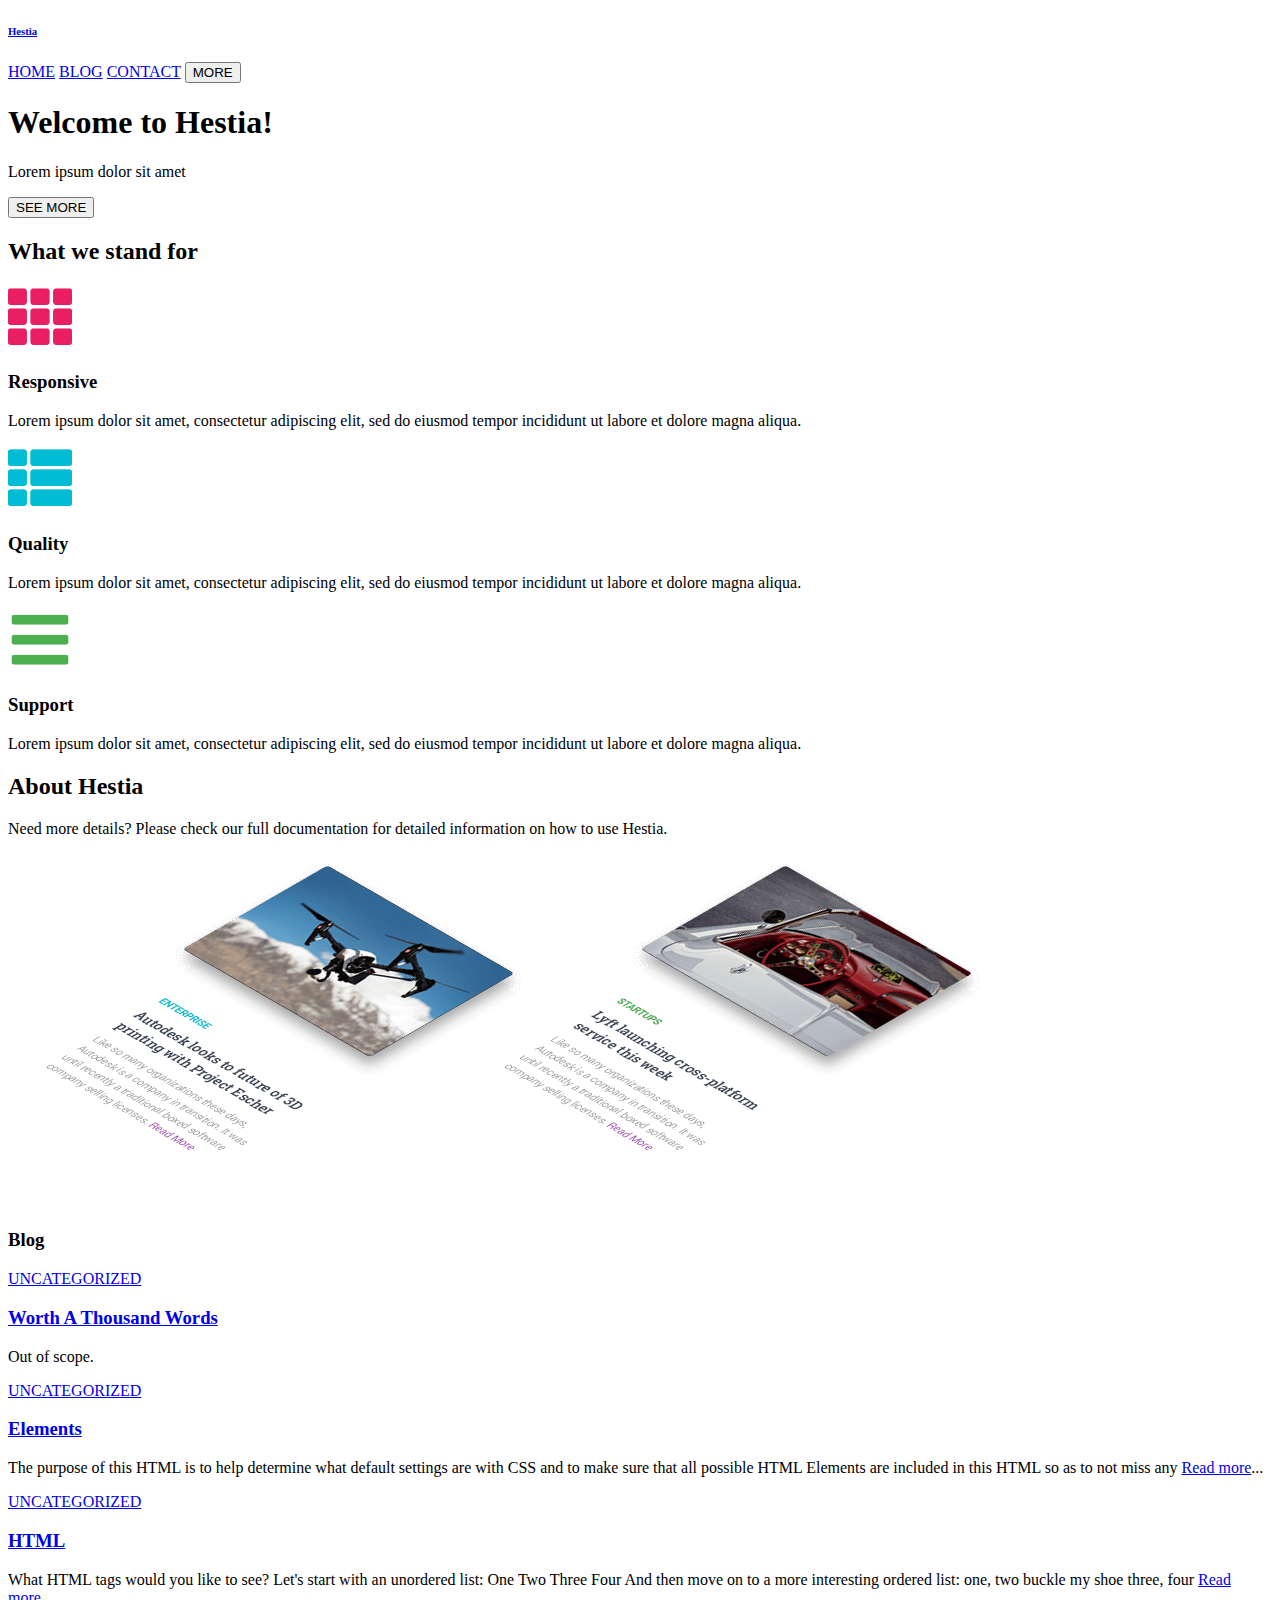
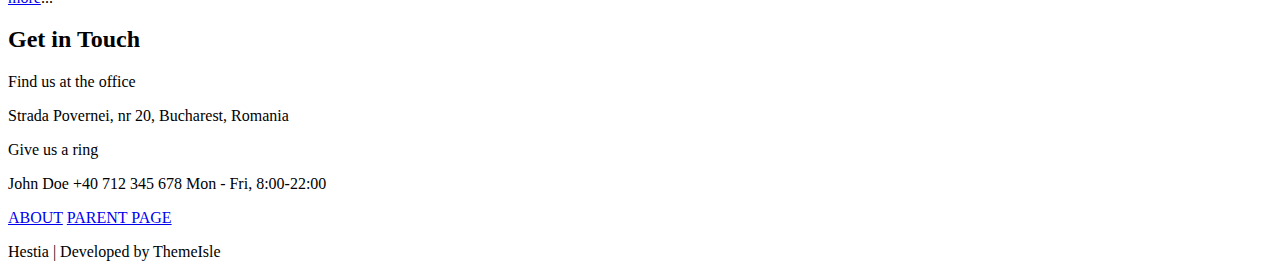
==== index.html @ 3af06d01 "got the html down for now" ====
<!DOCTYPE html>
<html lang="en">
<head>
    <meta charset="UTF-8">
    <meta name="viewport" content="width=device-width, initial-scale=1.0">
    <title>Home | Hestia</title>
    <link
      rel="stylesheet"
      href="https://cdnjs.cloudflare.com/ajax/libs/font-awesome/6.3.0/css/all.min.css"
      integrity="sha512-SzlrxWUlpfuzQ+pcUCosxcglQRNAq/DZjVsC0lE40xsADsfeQoEypE+enwcOiGjk/bSuGGKHEyjSoQ1zVisanQ=="
      crossorigin="anonymous"
      referrerpolicy="no-referrer"
    />


</head>
<body>
    <header>
        <nav>
            <a href="./index.html"><h6>Hestia</h6></a>
            <div class="nav-links">
                <a href="./index.html">HOME</a>
                <a href="./pages/blog.html">BLOG</a>
                <a href="./pages/contact.html">CONTACT</a>
                <a href="#mission"><button>MORE</button></a>
            </div>
        </nav>
    </header>

    <div class="hero-container">
        <div class="hero-content-wrapper">
            <h1>Welcome to Hestia!</h1>
            <p>Lorem ipsum dolor sit amet</p>
            <a href="#mission"><button>SEE MORE</button></a>
        </div>
    </div>

    <div class="page-container">
        <div class="mission-container">
            <a id="mission"><h2>What we stand for</h2></a>
            <div class="mission-content-wrapper">
                <div class="mission-content">
                    <img src="./assets/feat1.png" alt="feat1">
                    <h3>Responsive</h3>
                    <p>Lorem ipsum dolor sit amet, consectetur adipiscing elit, sed do eiusmod tempor incididunt ut labore et dolore magna aliqua.</p>
                </div>
                <div class="mission-content">
                    <img src="./assets/feat2.png" alt="feat2">
                    <h3>Quality</h3>
                    <p>Lorem ipsum dolor sit amet, consectetur adipiscing elit, sed do eiusmod tempor incididunt ut labore et dolore magna aliqua.</p>
                </div>
                <div class="mission-content">
                    <img src="./assets/feat3.png" alt="feat3">
                    <h3>Support</h3>
                    <p>Lorem ipsum dolor sit amet, consectetur adipiscing elit, sed do eiusmod tempor incididunt ut labore et dolore magna aliqua.</p>
                </div>
            </div>
        </div>

        <div class="about-container">
            <div class="about-content-wrapper">
                <h2>About Hestia</h2>
                <p>Need more details? Please check our full documentation for detailed information on how to use Hestia.</p>
                <img src="./assets/about-content.png" alt="about-content">
            </div>
        </div>

        <div class="blog-container">
            <h3>Blog</h3>
            <div class="blog-content-wrapper">
                <div class="blog-content">
                    <a href="#">UNCATEGORIZED</a>
                    <a href="#"><h3>Worth A Thousand Words</h3></a>
                    <p>Out of scope.</p>
                </div>
                <div class="blog-content">
                    <a href="#">UNCATEGORIZED</a>
                    <a href="./pages/elements.html"><h3>Elements</h3></a>
                    <p>The purpose of this HTML is to help determine what default settings are with CSS and to make sure that all possible HTML Elements are included in this HTML so as to not miss any <a href="./pages/elements.html">Read more</a>...</p>
                </div>
                <div class="blog-content">
                    <a href="#">UNCATEGORIZED</a>
                    <a href="./pages/hachtml.html"><h3>HTML</h3></a>
                    <p>What HTML tags would you like to see? Let's start with an unordered list: One Two Three Four And then move on to a more interesting ordered list: one, two buckle my shoe three, four <a href="./pages/hachtml.html">Read more</a>...</p>
                </div>
            </div>
        </div>

        <div class="contact-container">
            <div class="contact-content-wrapper">
                <h2>Get in Touch</h2>
                <div class="contact-label">
                    <i class="fa-solid fa-location-dot"></i> Find us at the office
                    <p>Strada Povernei, nr 20, Bucharest, Romania</p>
                </div>
                <div class="contact-label">
                    <i class="fa-solid fa-mobile-screen-button"></i> Give us a ring
                    <p>John Doe +40 712 345 678 Mon - Fri, 8:00-22:00</p>
                </div>
            </div>
        </div>
    </div>

    <footer>
        <div class="foot-links">
            <a href="#">ABOUT</a>
            <a href="#">PARENT PAGE</a>
        </div>
        <p>Hestia | Developed by ThemeIsle</p>
    </footer>
</body>
</html>
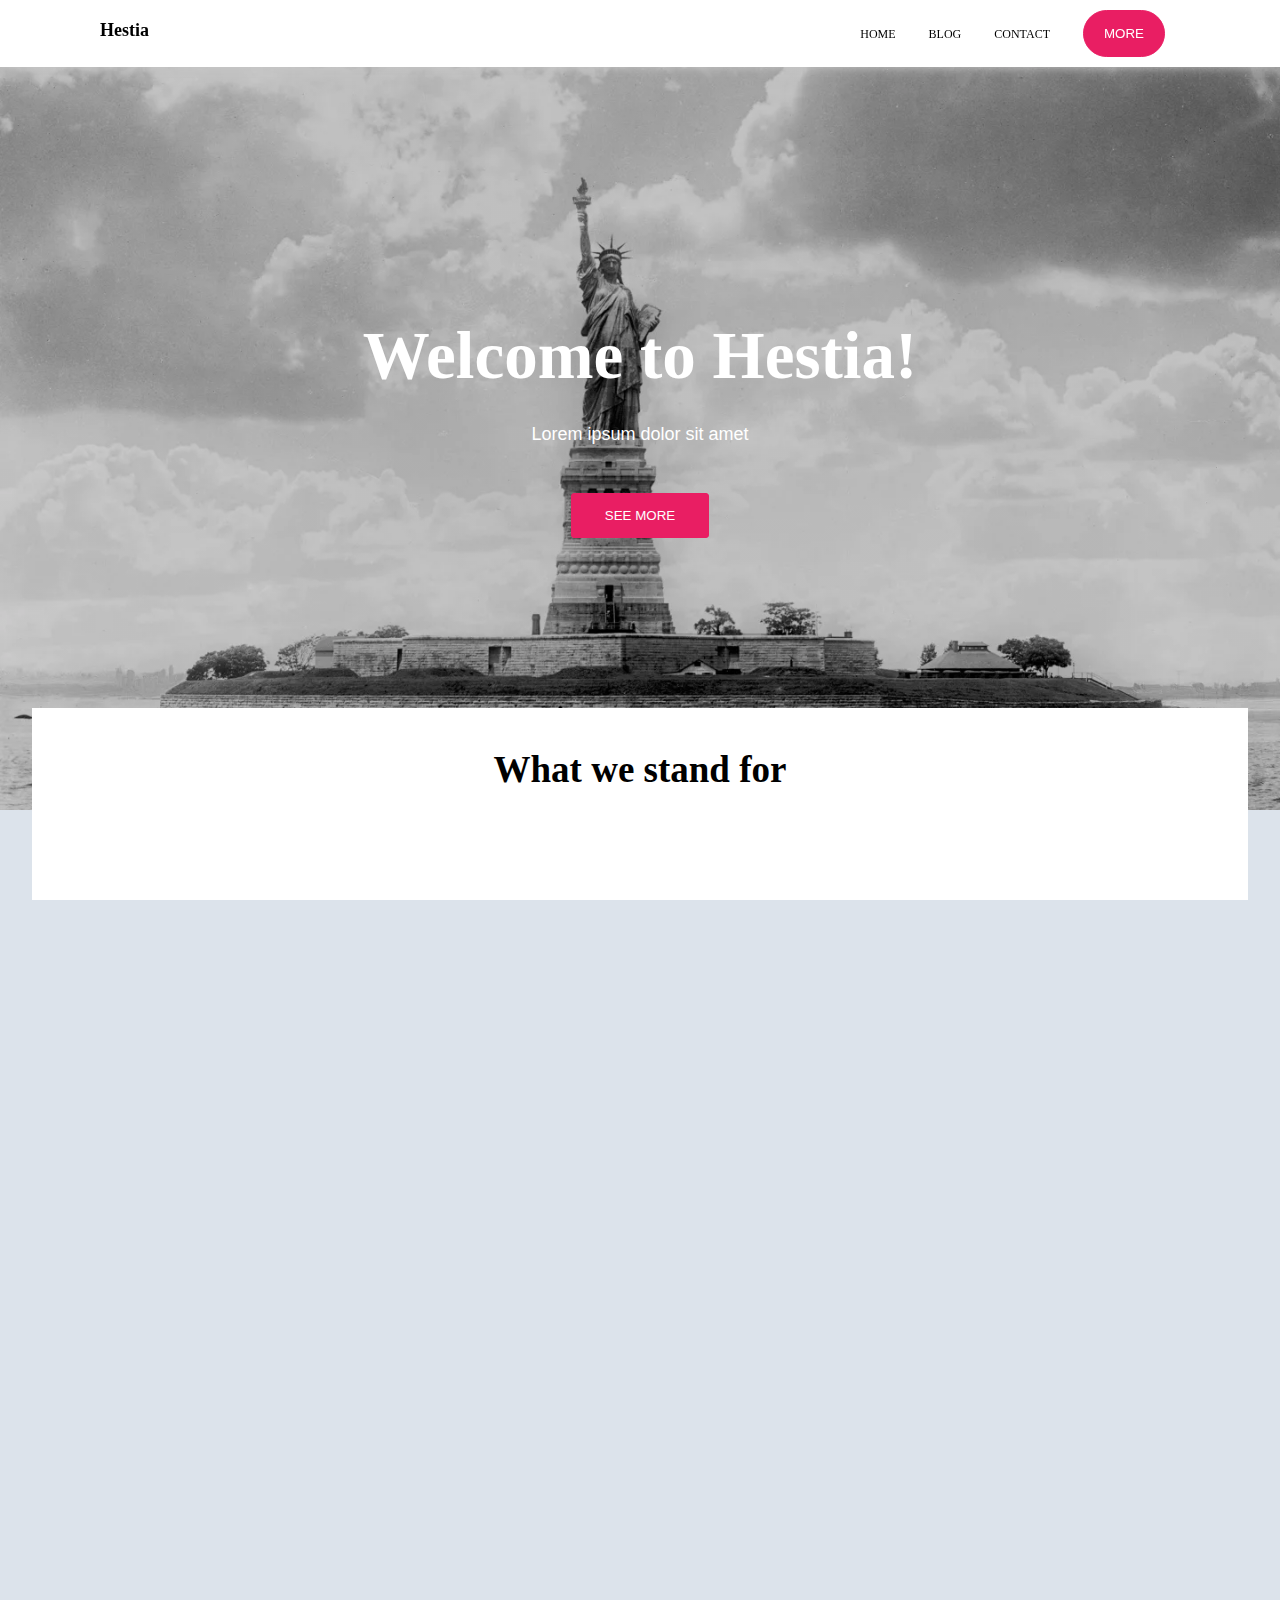
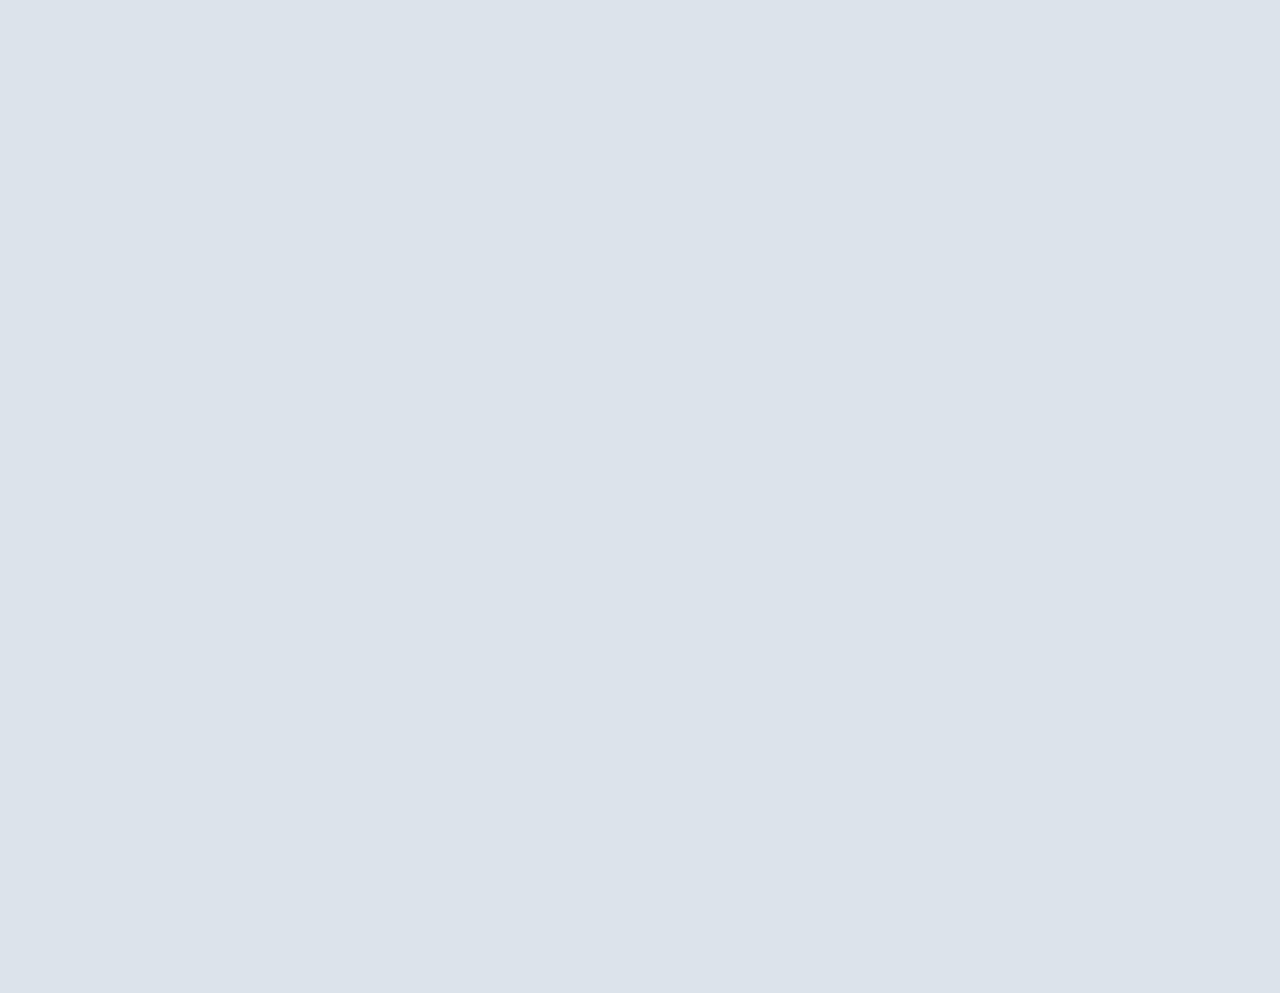
==== commit 84934ff0: "scss for index and common" ====
--- a/index.html
+++ b/index.html
@@ -11,13 +11,14 @@
       crossorigin="anonymous"
       referrerpolicy="no-referrer"
     />
-
+    <link rel="stylesheet" href="./styles/common/common.css">
+    <link rel="stylesheet" href="./styles/main/main.css">
 
 </head>
 <body>
     <header>
         <nav>
-            <a href="./index.html"><h6>Hestia</h6></a>
+            <a href="./index.html"><h3>Hestia</h3></a>
             <div class="nav-links">
                 <a href="./index.html">HOME</a>
                 <a href="./pages/blog.html">BLOG</a>
@@ -59,27 +60,29 @@
 
         <div class="about-container">
             <div class="about-content-wrapper">
-                <h2>About Hestia</h2>
-                <p>Need more details? Please check our full documentation for detailed information on how to use Hestia.</p>
+                <div class="about-content">
+                    <h2>About Hestia</h2>
+                    <p>Need more details? Please check our full documentation for detailed information on how to use Hestia.</p>
+                </div>
                 <img src="./assets/about-content.png" alt="about-content">
             </div>
         </div>
 
         <div class="blog-container">
-            <h3>Blog</h3>
+            <h2>Blog</h2>
             <div class="blog-content-wrapper">
                 <div class="blog-content">
-                    <a href="#">UNCATEGORIZED</a>
+                    <a href="#" style="color: purple">UNCATEGORIZED</a>
                     <a href="#"><h3>Worth A Thousand Words</h3></a>
                     <p>Out of scope.</p>
                 </div>
                 <div class="blog-content">
-                    <a href="#">UNCATEGORIZED</a>
+                    <a href="#" style="color: teal">UNCATEGORIZED</a>
                     <a href="./pages/elements.html"><h3>Elements</h3></a>
                     <p>The purpose of this HTML is to help determine what default settings are with CSS and to make sure that all possible HTML Elements are included in this HTML so as to not miss any <a href="./pages/elements.html">Read more</a>...</p>
                 </div>
                 <div class="blog-content">
-                    <a href="#">UNCATEGORIZED</a>
+                    <a href="#" style="color: orange">UNCATEGORIZED</a>
                     <a href="./pages/hachtml.html"><h3>HTML</h3></a>
                     <p>What HTML tags would you like to see? Let's start with an unordered list: One Two Three Four And then move on to a more interesting ordered list: one, two buckle my shoe three, four <a href="./pages/hachtml.html">Read more</a>...</p>
                 </div>
@@ -90,11 +93,17 @@
             <div class="contact-content-wrapper">
                 <h2>Get in Touch</h2>
                 <div class="contact-label">
-                    <i class="fa-solid fa-location-dot"></i> Find us at the office
+                    <div class="contact-title">
+                        <i class="fa-solid fa-location-dot"></i>
+                        <h3>Find us at the office</h3>
+                    </div>
                     <p>Strada Povernei, nr 20, Bucharest, Romania</p>
                 </div>
                 <div class="contact-label">
-                    <i class="fa-solid fa-mobile-screen-button"></i> Give us a ring
+                    <div class="contact-title">
+                        <i class="fa-solid fa-mobile-screen-button"></i>
+                        <h3>Give us a ring</h3>
+                    </div>
                     <p>John Doe +40 712 345 678 Mon - Fri, 8:00-22:00</p>
                 </div>
             </div>
@@ -102,11 +111,13 @@
     </div>
 
     <footer>
-        <div class="foot-links">
-            <a href="#">ABOUT</a>
-            <a href="#">PARENT PAGE</a>
+        <div class="footer-wrapper">
+            <div class="foot-links">
+                <a href="#">ABOUT</a>
+                <a href="#">PARENT PAGE</a>
+            </div>
+            <p>Hestia | Developed by ThemeIsle</p>
         </div>
-        <p>Hestia | Developed by ThemeIsle</p>
     </footer>
 </body>
 </html>--- a/styles/common/common.css
+++ b/styles/common/common.css
@@ -0,0 +1,56 @@
+body, html {
+  margin: 0;
+  padding: 0;
+  height: 100%;
+  width: 100vw;
+  overflow-x: hidden;
+}
+
+header {
+  background-color: white;
+  box-shadow: 0 0.2px 10px rgb(200, 200, 200);
+  top: 0;
+  width: 100%;
+  position: fixed;
+  z-index: 10;
+}
+header nav {
+  display: flex;
+  justify-content: space-between;
+  margin: 0 100px;
+}
+header nav h3 {
+  font-size: 18px;
+  margin-top: 20px;
+  transition: 0.3s ease;
+}
+header nav h3:hover {
+  color: grey;
+}
+header nav a {
+  text-decoration: none;
+  color: black;
+}
+header nav .nav-links {
+  margin: 10px 0;
+  font-size: 12px;
+}
+header nav .nav-links a {
+  padding: 15px;
+  transition: 0.3s ease;
+}
+header nav .nav-links a:hover {
+  color: #e91e63;
+}
+header nav .nav-links button {
+  color: white;
+  background-color: #e91e63;
+  border: 1px solid #e91e63;
+  border-radius: 24px;
+  padding: 15px 20px;
+  transition: 0.3s ease;
+}
+header nav .nav-links button:hover {
+  box-shadow: 0 2px 15px 0 rgba(233, 30, 99, 0.14), 0 3px 10px -2px rgba(233, 30, 99, 0.2), 0 1px 15px 0 rgba(233, 30, 99, 0.2);
+  color: rgb(219, 219, 219);
+}/*# sourceMappingURL=common.css.map */--- a/styles/main/main.css
+++ b/styles/main/main.css
@@ -0,0 +1,204 @@
+:root {
+  background-color: rgb(220, 227, 235);
+}
+:root h1, :root h2, :root h3, :root a {
+  font-family: "Roboto Slab", "Times New Roman", serif;
+}
+:root p {
+  font-family: Arial, Helvetica, sans-serif;
+}
+:root button {
+  border-radius: 3px;
+}
+
+.hero-container {
+  background-image: linear-gradient(rgba(0, 0, 0, 0.2), rgba(0, 0, 0, 0.2)), url(../../assets/statue-liberty.png);
+  background-position: center;
+  background-repeat: no-repeat;
+  background-size: cover;
+  width: 100%;
+  height: 90%;
+  display: flex;
+  justify-content: center;
+  align-items: center;
+}
+.hero-container .hero-content-wrapper {
+  display: flex;
+  flex-direction: column;
+  justify-content: center;
+  text-align: center;
+  color: white;
+}
+.hero-container .hero-content-wrapper h1 {
+  font-size: 67px;
+  margin-bottom: 20px;
+}
+.hero-container .hero-content-wrapper p {
+  margin-top: 10px;
+  font-size: 18px;
+}
+.hero-container .hero-content-wrapper button {
+  padding: 14px 33px;
+  margin-top: 30px;
+  color: white;
+  background-color: #e91e63;
+  border: 1px solid #e91e63;
+  transition: 0.3s ease;
+}
+.hero-container .hero-content-wrapper button:hover {
+  box-shadow: 0 2px 15px 0 rgba(233, 30, 99, 0.14), 0 3px 10px -2px rgba(233, 30, 99, 0.2), 0 1px 15px 0 rgba(233, 30, 99, 0.2);
+}
+
+.page-container {
+  width: 95%;
+  margin-left: 2.5%;
+  margin-top: -8%;
+  background-color: white;
+}
+.page-container .mission-container {
+  padding: 10px 20px;
+  text-align: center;
+}
+.page-container .mission-container h2 {
+  font-size: 37px;
+}
+.page-container .mission-container .mission-content-wrapper {
+  display: grid;
+  grid-template-columns: 1fr 1fr 1fr;
+  gap: 60px;
+  padding: 100px 80px;
+}
+.page-container .mission-container .mission-content-wrapper h3 {
+  font-size: 18px;
+}
+.page-container .mission-container .mission-content-wrapper p {
+  font-size: 14px;
+  color: grey;
+}
+.page-container .about-container {
+  background-image: linear-gradient(rgba(0, 0, 0, 0.7), rgba(0, 0, 0, 0.7)), url(../../assets/slider1.png);
+  background-position: center;
+  background-repeat: no-repeat;
+  background-size: cover;
+  background-attachment: fixed;
+  display: flex;
+  justify-content: center;
+  padding: 20px;
+}
+.page-container .about-container .about-content-wrapper {
+  display: flex;
+  align-items: center;
+  gap: 100px;
+  padding: 20px 100px;
+  margin-top: 25px;
+  width: 100%;
+}
+.page-container .about-container .about-content-wrapper .about-content {
+  display: flex;
+  flex-direction: column;
+  color: white;
+}
+.page-container .about-container .about-content-wrapper .about-content h2 {
+  font-size: 37px;
+}
+.page-container .about-container .about-content-wrapper .about-content p {
+  font-size: 18px;
+}
+.page-container .about-container .about-content-wrapper img {
+  max-width: 500px;
+}
+.page-container .blog-container {
+  padding: 50px 20px;
+}
+.page-container .blog-container h2 {
+  text-align: center;
+  font-size: 37px;
+}
+.page-container .blog-container .blog-content-wrapper {
+  display: grid;
+  grid-template-columns: 1fr 1fr 1fr;
+  gap: 60px;
+  padding: 50px 80px;
+  padding-bottom: 100px;
+}
+.page-container .blog-container .blog-content-wrapper a {
+  text-decoration: none;
+  color: black;
+  transition: 0.3s ease;
+}
+.page-container .blog-container .blog-content-wrapper a:hover {
+  opacity: 0.5;
+}
+.page-container .blog-container .blog-content-wrapper .blog-content p a {
+  color: rgb(39, 39, 163);
+}
+.page-container .blog-container .blog-content-wrapper .blog-content p a:hover {
+  color: #e91e63;
+}
+.page-container .blog-container .blog-content-wrapper h3 {
+  font-size: 18px;
+}
+.page-container .blog-container .blog-content-wrapper p {
+  font-size: 14px;
+  color: grey;
+}
+.page-container .contact-container {
+  background-image: linear-gradient(rgba(0, 0, 0, 0.7), rgba(0, 0, 0, 0.7)), url(../../assets/slider1.png);
+  background-position: center;
+  background-repeat: no-repeat;
+  background-size: cover;
+  color: white;
+  margin-top: -5%;
+}
+.page-container .contact-container .contact-content-wrapper {
+  display: flex;
+  flex-direction: column;
+  padding: 80px;
+  padding-top: 140px;
+}
+.page-container .contact-container .contact-content-wrapper h2 {
+  font-size: 37px;
+  margin: 20px 0 30px;
+}
+.page-container .contact-container .contact-content-wrapper .contact-label {
+  display: flex;
+  flex-direction: column;
+  gap: 5px;
+  align-items: flex-start;
+}
+.page-container .contact-container .contact-content-wrapper .contact-label .contact-title {
+  display: flex;
+  align-items: center;
+  gap: 10px;
+}
+.page-container .contact-container .contact-content-wrapper .contact-label i {
+  font-size: 27px;
+}
+.page-container .contact-container .contact-content-wrapper .contact-label p {
+  font-size: 14px;
+  margin-left: 30px;
+  margin-top: 0;
+}
+
+footer {
+  height: 100px;
+  background-color: rgb(49, 49, 49);
+}
+footer .footer-wrapper {
+  display: flex;
+  justify-content: space-between;
+  align-items: center;
+  color: white;
+  margin: 0 100px;
+  padding: 25px;
+  font-size: 14px;
+}
+footer .footer-wrapper .foot-links a {
+  text-decoration: none;
+  color: white;
+  margin-right: 50px;
+  transition: 0.3s ease;
+}
+footer .footer-wrapper .foot-links a:hover {
+  color: grey;
+}/*# sourceMappingURL=main.css.map */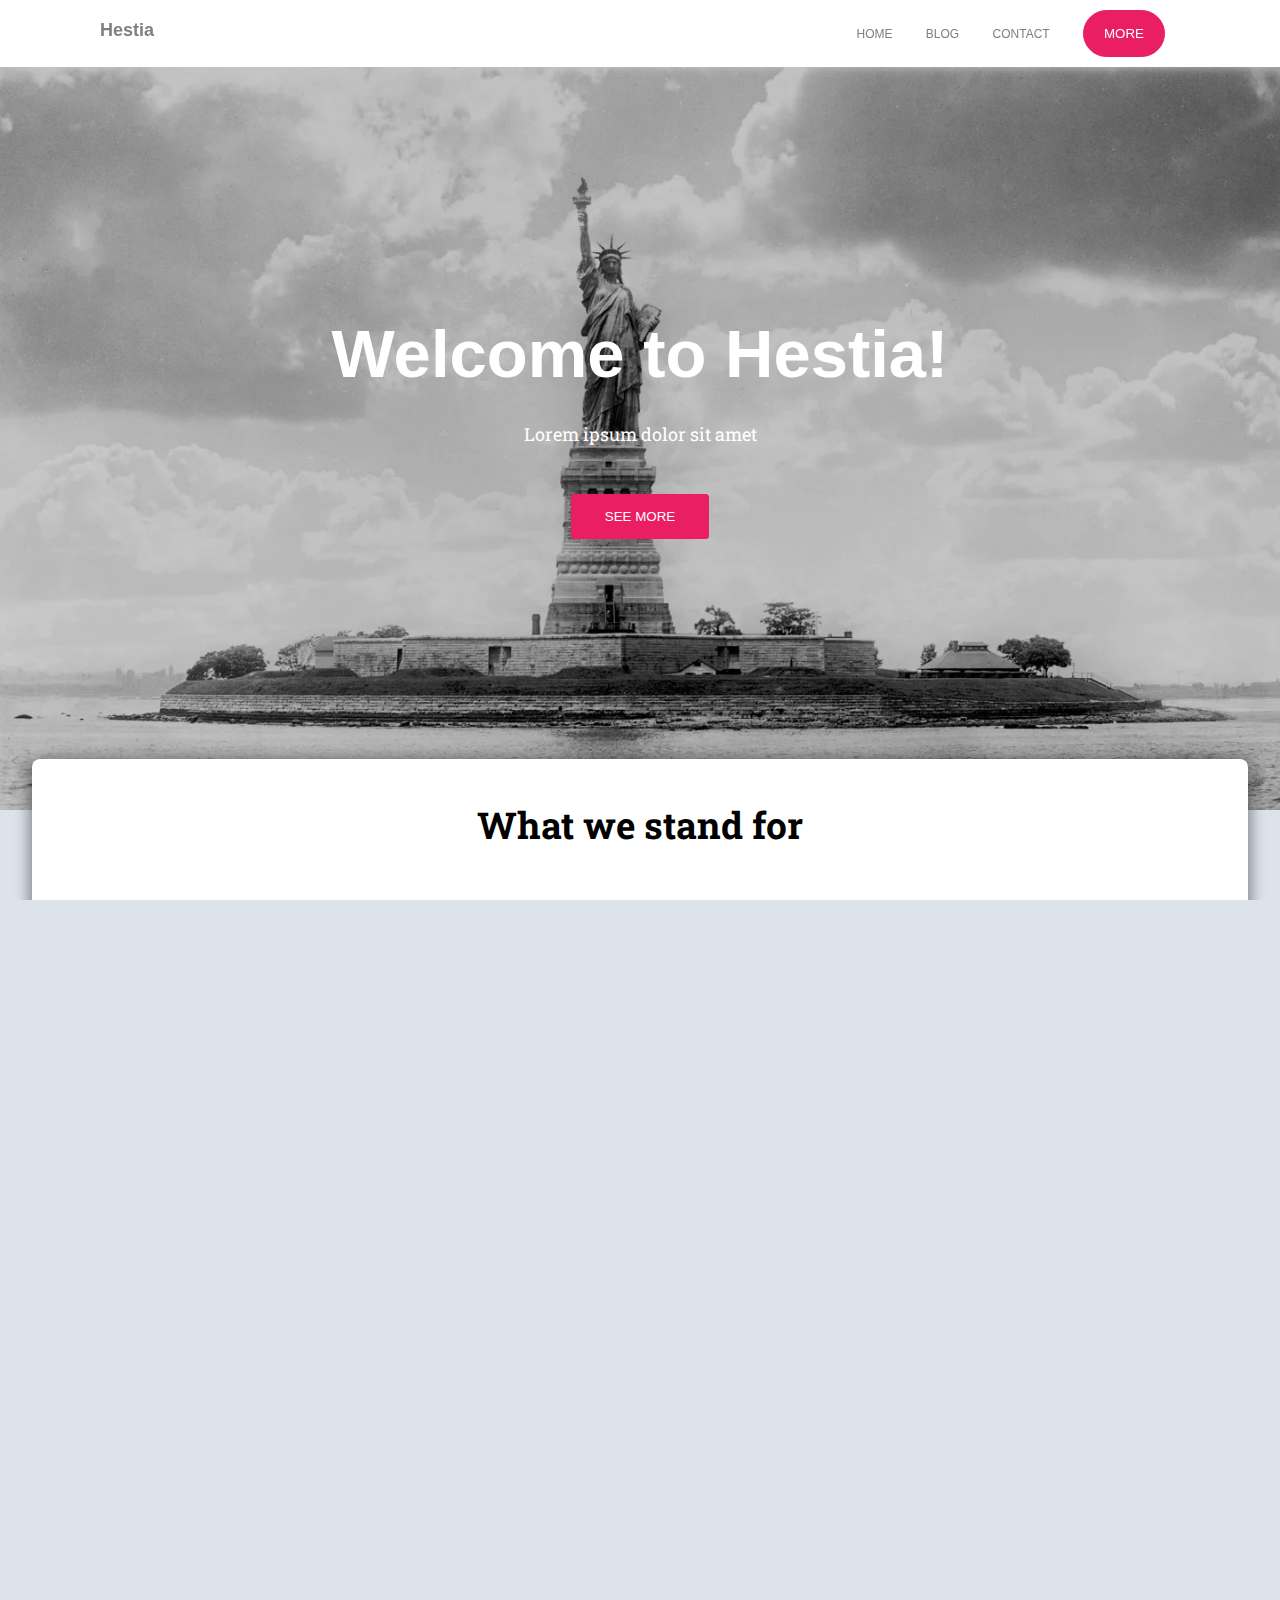
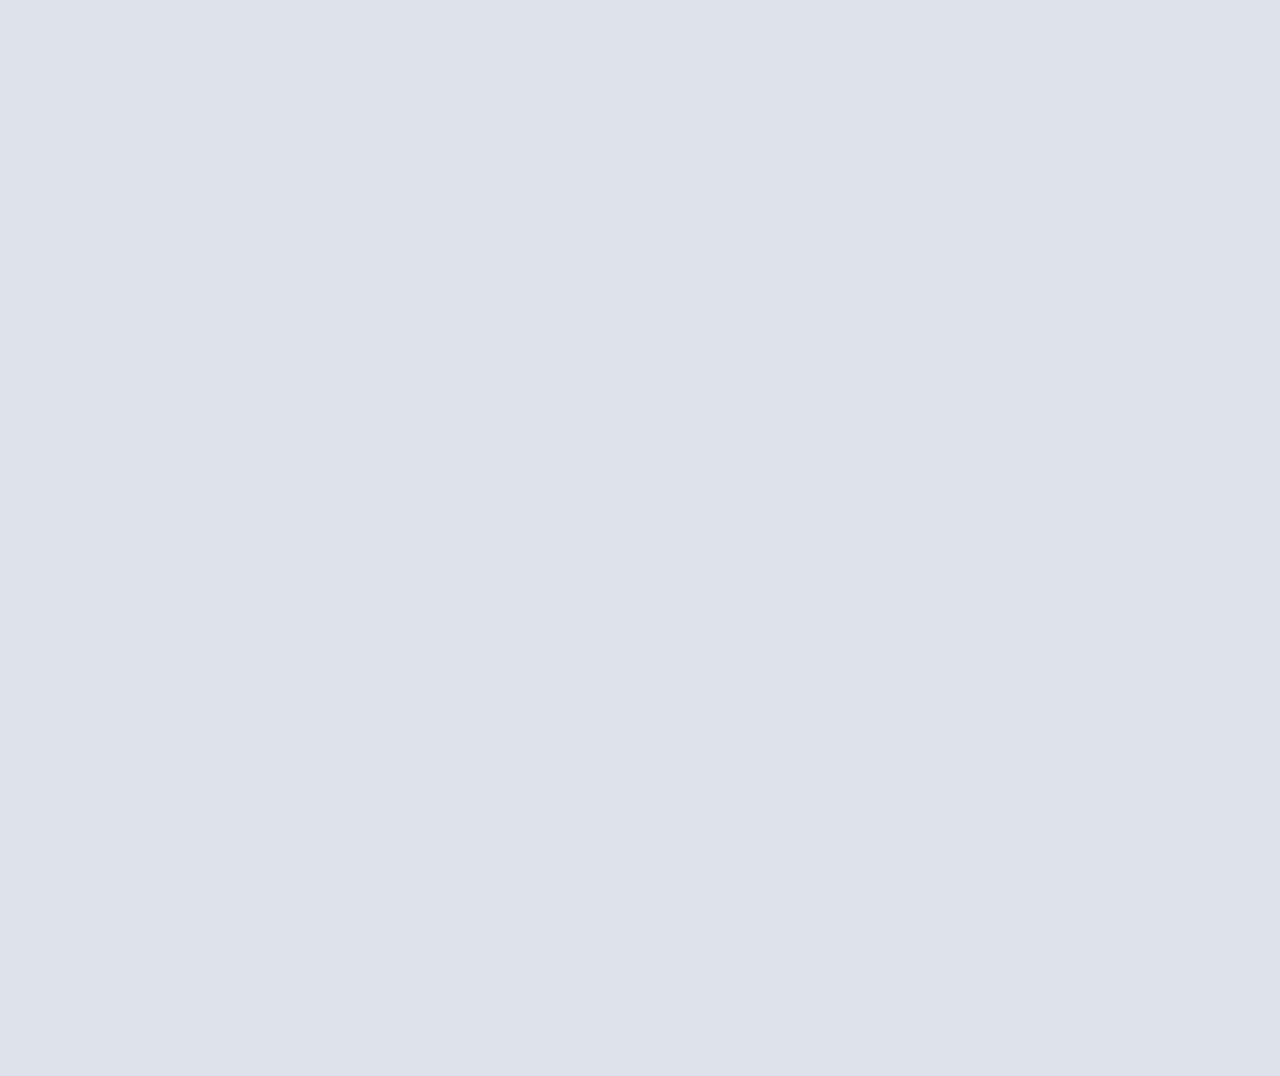
==== commit 151fc5aa: "more styles built out for blog.html and contact" ====
--- a/index.html
+++ b/index.html
@@ -79,12 +79,12 @@
                 <div class="blog-content">
                     <a href="#" style="color: teal">UNCATEGORIZED</a>
                     <a href="./pages/elements.html"><h3>Elements</h3></a>
-                    <p>The purpose of this HTML is to help determine what default settings are with CSS and to make sure that all possible HTML Elements are included in this HTML so as to not miss any <a href="./pages/elements.html">Read more</a>...</p>
+                    <p>The purpose of this HTML is to help determine what default settings are with CSS and to make sure that all possible HTML Elements are included in this HTML so as to not miss any <a href="./pages/elements.html" style="font-size: 14px">Read more</a>...</p>
                 </div>
                 <div class="blog-content">
                     <a href="#" style="color: orange">UNCATEGORIZED</a>
                     <a href="./pages/hachtml.html"><h3>HTML</h3></a>
-                    <p>What HTML tags would you like to see? Let's start with an unordered list: One Two Three Four And then move on to a more interesting ordered list: one, two buckle my shoe three, four <a href="./pages/hachtml.html">Read more</a>...</p>
+                    <p>What HTML tags would you like to see? Let's start with an unordered list: One Two Three Four And then move on to a more interesting ordered list: one, two buckle my shoe three, four <a href="./pages/hachtml.html" style="font-size: 14px">Read more</a>...</p>
                 </div>
             </div>
         </div>
--- a/styles/main/main.css
+++ b/styles/main/main.css
@@ -1,14 +1,113 @@
-:root {
+body, html {
+  margin: 0;
+  padding: 0;
+  height: 100%;
+  width: 100vw;
+  overflow-x: hidden;
   background-color: rgb(220, 227, 235);
 }
-:root h1, :root h2, :root h3, :root a {
-  font-family: "Roboto Slab", "Times New Roman", serif;
+
+@font-face {
+  font-family: "Roboto-Slab";
+  src: url("../fonts/RobotoSlab-VariableFont_wght.ttf");
 }
 :root p {
   font-family: Arial, Helvetica, sans-serif;
+}
+:root header > nav > a {
+  font-family: Arial, Helvetica, sans-serif;
+}
+:root .hero-title h1 {
+  font-family: Arial, Helvetica, sans-serif;
+}
+:root .page-container h1,
+:root .page-container h2,
+:root .page-container h3,
+:root .page-container a {
+  font-family: "Roboto-Slab";
 }
 :root button {
   border-radius: 3px;
+}
+
+header {
+  background-color: white;
+  box-shadow: 0 0.2px 10px rgb(200, 200, 200);
+  top: 0;
+  width: 100%;
+  position: fixed;
+  z-index: 10;
+  font-family: Arial, Helvetica, sans-serif;
+}
+header nav {
+  display: flex;
+  justify-content: space-between;
+  margin: 0 100px;
+}
+header nav h3 {
+  font-size: 18px;
+  margin-top: 20px;
+  font-family: Arial, Helvetica, sans-serif;
+  transition: 0.3s ease;
+}
+header nav h3:hover {
+  opacity: 0.7;
+}
+header nav a {
+  text-decoration: none;
+  color: grey;
+  font-family: Arial, Helvetica, sans-serif;
+}
+header nav .nav-links {
+  margin: 10px 0;
+  font-size: 12px;
+}
+header nav .nav-links a {
+  padding: 15px;
+  transition: 0.3s ease;
+}
+header nav .nav-links a:hover {
+  color: #e91e63;
+}
+header nav .nav-links button {
+  color: white;
+  background-color: #e91e63;
+  border: 1px solid #e91e63;
+  border-radius: 24px;
+  padding: 15px 20px;
+  transition: 0.3s ease;
+}
+header nav .nav-links button:hover {
+  box-shadow: 0 2px 15px 0 rgba(233, 30, 99, 0.14), 0 3px 10px -2px rgba(233, 30, 99, 0.2), 0 1px 15px 0 rgba(233, 30, 99, 0.2);
+  color: rgb(219, 219, 219);
+}
+
+footer {
+  height: 90px;
+  background-color: rgb(49, 49, 49);
+}
+footer .footer-wrapper {
+  display: flex;
+  justify-content: space-between;
+  align-items: center;
+  color: white;
+  margin: 0 100px;
+  padding: 25px;
+  font-size: 14px;
+}
+footer .footer-wrapper .foot-links a {
+  text-decoration: none;
+  color: white;
+  margin-right: 50px;
+  transition: 0.3s ease;
+}
+footer .footer-wrapper .foot-links a:hover {
+  color: grey;
+}
+
+:root .blog-content a:nth-child(1) {
+  font-family: Arial, Helvetica, sans-serif;
+  font-size: 12px;
 }
 
 .hero-container {
@@ -32,10 +131,12 @@
 .hero-container .hero-content-wrapper h1 {
   font-size: 67px;
   margin-bottom: 20px;
+  font-family: Arial, Helvetica, sans-serif;
 }
 .hero-container .hero-content-wrapper p {
   margin-top: 10px;
   font-size: 18px;
+  font-family: "Roboto-Slab";
 }
 .hero-container .hero-content-wrapper button {
   padding: 14px 33px;
@@ -52,8 +153,12 @@
 .page-container {
   width: 95%;
   margin-left: 2.5%;
-  margin-top: -8%;
+  margin-top: -4%;
   background-color: white;
+  border: 1px white solid;
+  border-radius: 8px 8px 0 0;
+  box-shadow: 5px 0 15px rgba(0, 0, 0, 0.2), -5px 0 15px rgba(0, 0, 0, 0.2), 0 5px 15px rgba(0, 0, 0, 0.2);
+  border-width: 0;
 }
 .page-container .mission-container {
   padding: 10px 20px;
@@ -178,27 +283,4 @@
   font-size: 14px;
   margin-left: 30px;
   margin-top: 0;
-}
-
-footer {
-  height: 100px;
-  background-color: rgb(49, 49, 49);
-}
-footer .footer-wrapper {
-  display: flex;
-  justify-content: space-between;
-  align-items: center;
-  color: white;
-  margin: 0 100px;
-  padding: 25px;
-  font-size: 14px;
-}
-footer .footer-wrapper .foot-links a {
-  text-decoration: none;
-  color: white;
-  margin-right: 50px;
-  transition: 0.3s ease;
-}
-footer .footer-wrapper .foot-links a:hover {
-  color: grey;
 }/*# sourceMappingURL=main.css.map */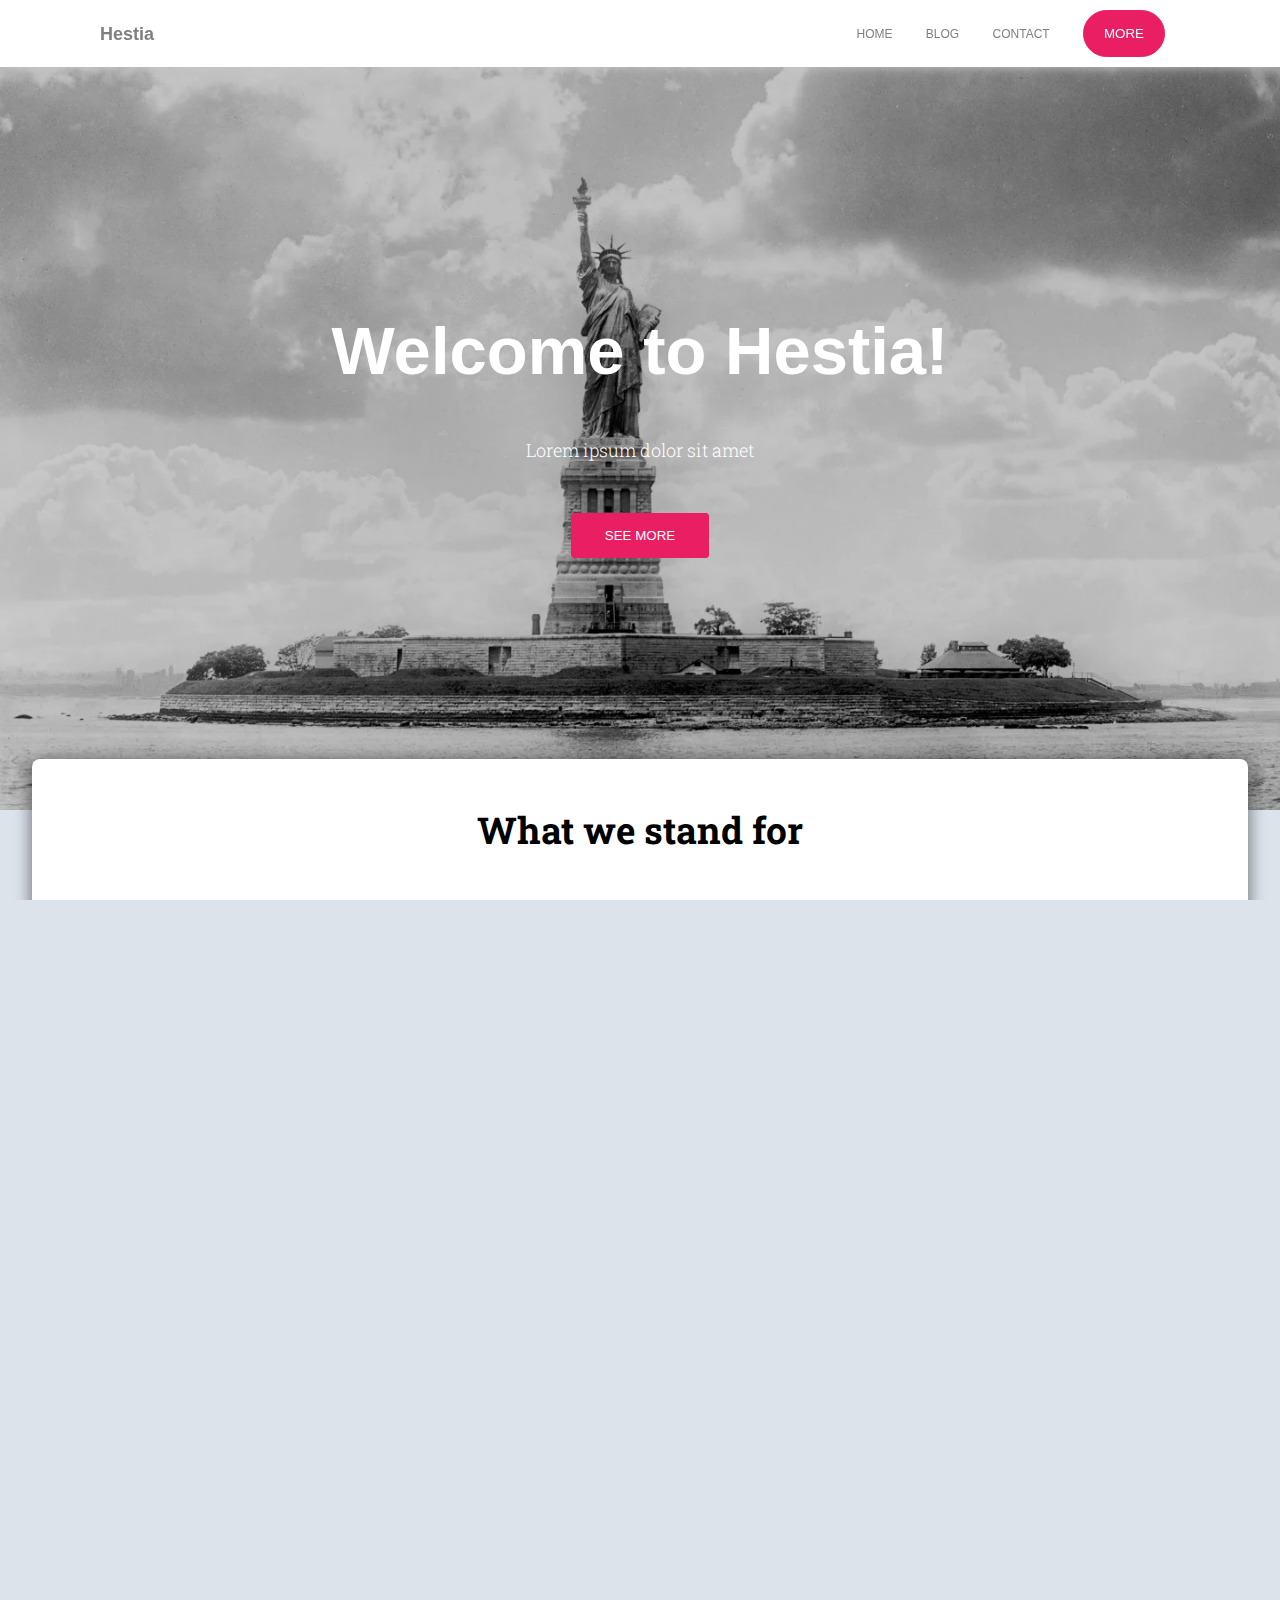
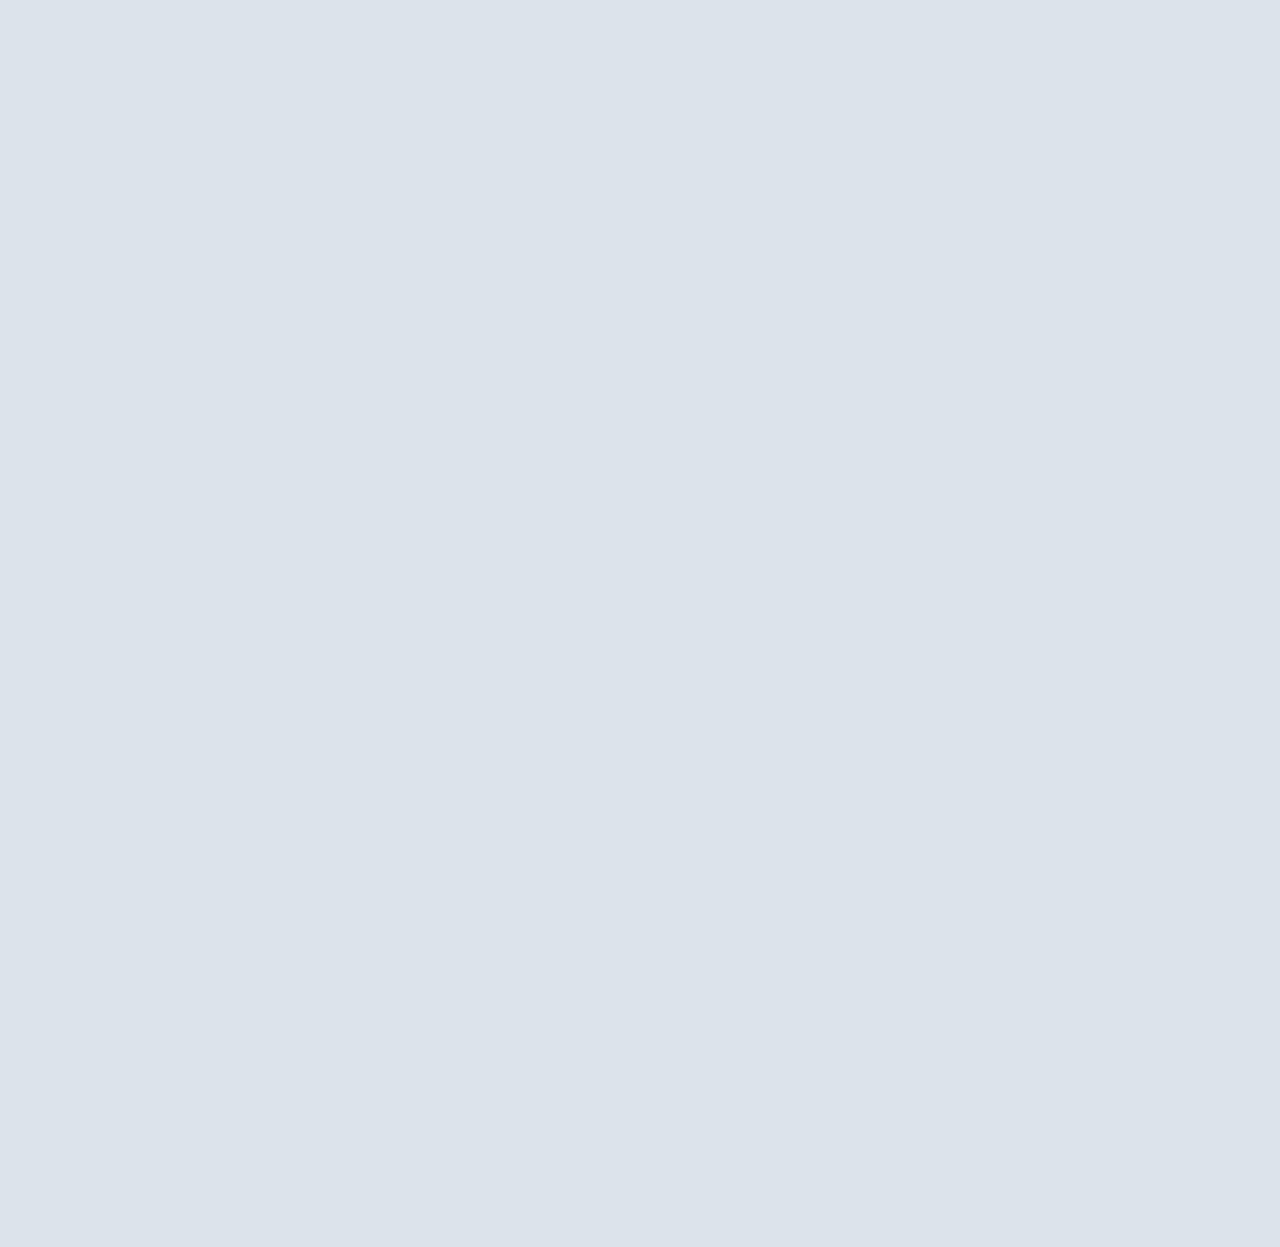
==== commit 258c573b: "small changes" ====
--- a/index.html
+++ b/index.html
@@ -74,7 +74,7 @@
                 <div class="blog-content">
                     <a href="#" style="color: purple">UNCATEGORIZED</a>
                     <a href="#"><h3>Worth A Thousand Words</h3></a>
-                    <p>Out of scope.</p>
+                    <p>Boat.</p>
                 </div>
                 <div class="blog-content">
                     <a href="#" style="color: teal">UNCATEGORIZED</a>
--- a/styles/common/common.css
+++ b/styles/common/common.css
@@ -3,7 +3,33 @@
   padding: 0;
   height: 100%;
   width: 100vw;
+  line-height: 1.618;
+  font-weight: 300;
   overflow-x: hidden;
+  background-color: rgb(220, 227, 235);
+}
+
+@font-face {
+  font-family: "Roboto-Slab";
+  src: url("../fonts/RobotoSlab-VariableFont_wght.ttf");
+}
+:root p {
+  font-family: Arial, Helvetica, sans-serif;
+}
+:root header > nav > a {
+  font-family: Arial, Helvetica, sans-serif;
+}
+:root .hero-title h1 {
+  font-family: Arial, Helvetica, sans-serif;
+}
+:root .page-container h1,
+:root .page-container h2,
+:root .page-container h3,
+:root .page-container a {
+  font-family: "Roboto-Slab";
+}
+:root button {
+  border-radius: 3px;
 }
 
 header {
@@ -13,6 +39,7 @@
   width: 100%;
   position: fixed;
   z-index: 10;
+  font-family: Arial, Helvetica, sans-serif;
 }
 header nav {
   display: flex;
@@ -22,14 +49,16 @@
 header nav h3 {
   font-size: 18px;
   margin-top: 20px;
+  font-family: Arial, Helvetica, sans-serif;
   transition: 0.3s ease;
 }
 header nav h3:hover {
-  color: grey;
+  opacity: 0.7;
 }
 header nav a {
   text-decoration: none;
-  color: black;
+  color: grey;
+  font-family: Arial, Helvetica, sans-serif;
 }
 header nav .nav-links {
   margin: 10px 0;
@@ -53,4 +82,29 @@
 header nav .nav-links button:hover {
   box-shadow: 0 2px 15px 0 rgba(233, 30, 99, 0.14), 0 3px 10px -2px rgba(233, 30, 99, 0.2), 0 1px 15px 0 rgba(233, 30, 99, 0.2);
   color: rgb(219, 219, 219);
+}
+
+footer {
+  height: 100px;
+  background-color: rgb(49, 49, 49);
+}
+footer .footer-wrapper {
+  display: flex;
+  justify-content: space-between;
+  align-items: center;
+  color: white;
+  margin: 0 100px;
+  padding: 25px;
+  font-size: 14px;
+}
+footer .footer-wrapper .foot-links a {
+  font-family: Arial, Helvetica, sans-serif;
+  font-size: 12px;
+  text-decoration: none;
+  color: white;
+  margin-right: 50px;
+  transition: 0.3s ease;
+}
+footer .footer-wrapper .foot-links a:hover {
+  color: grey;
 }/*# sourceMappingURL=common.css.map */--- a/styles/main/main.css
+++ b/styles/main/main.css
@@ -3,6 +3,8 @@
   padding: 0;
   height: 100%;
   width: 100vw;
+  line-height: 1.618;
+  font-weight: 300;
   overflow-x: hidden;
   background-color: rgb(220, 227, 235);
 }
@@ -83,7 +85,7 @@
 }
 
 footer {
-  height: 90px;
+  height: 100px;
   background-color: rgb(49, 49, 49);
 }
 footer .footer-wrapper {
@@ -96,6 +98,8 @@
   font-size: 14px;
 }
 footer .footer-wrapper .foot-links a {
+  font-family: Arial, Helvetica, sans-serif;
+  font-size: 12px;
   text-decoration: none;
   color: white;
   margin-right: 50px;
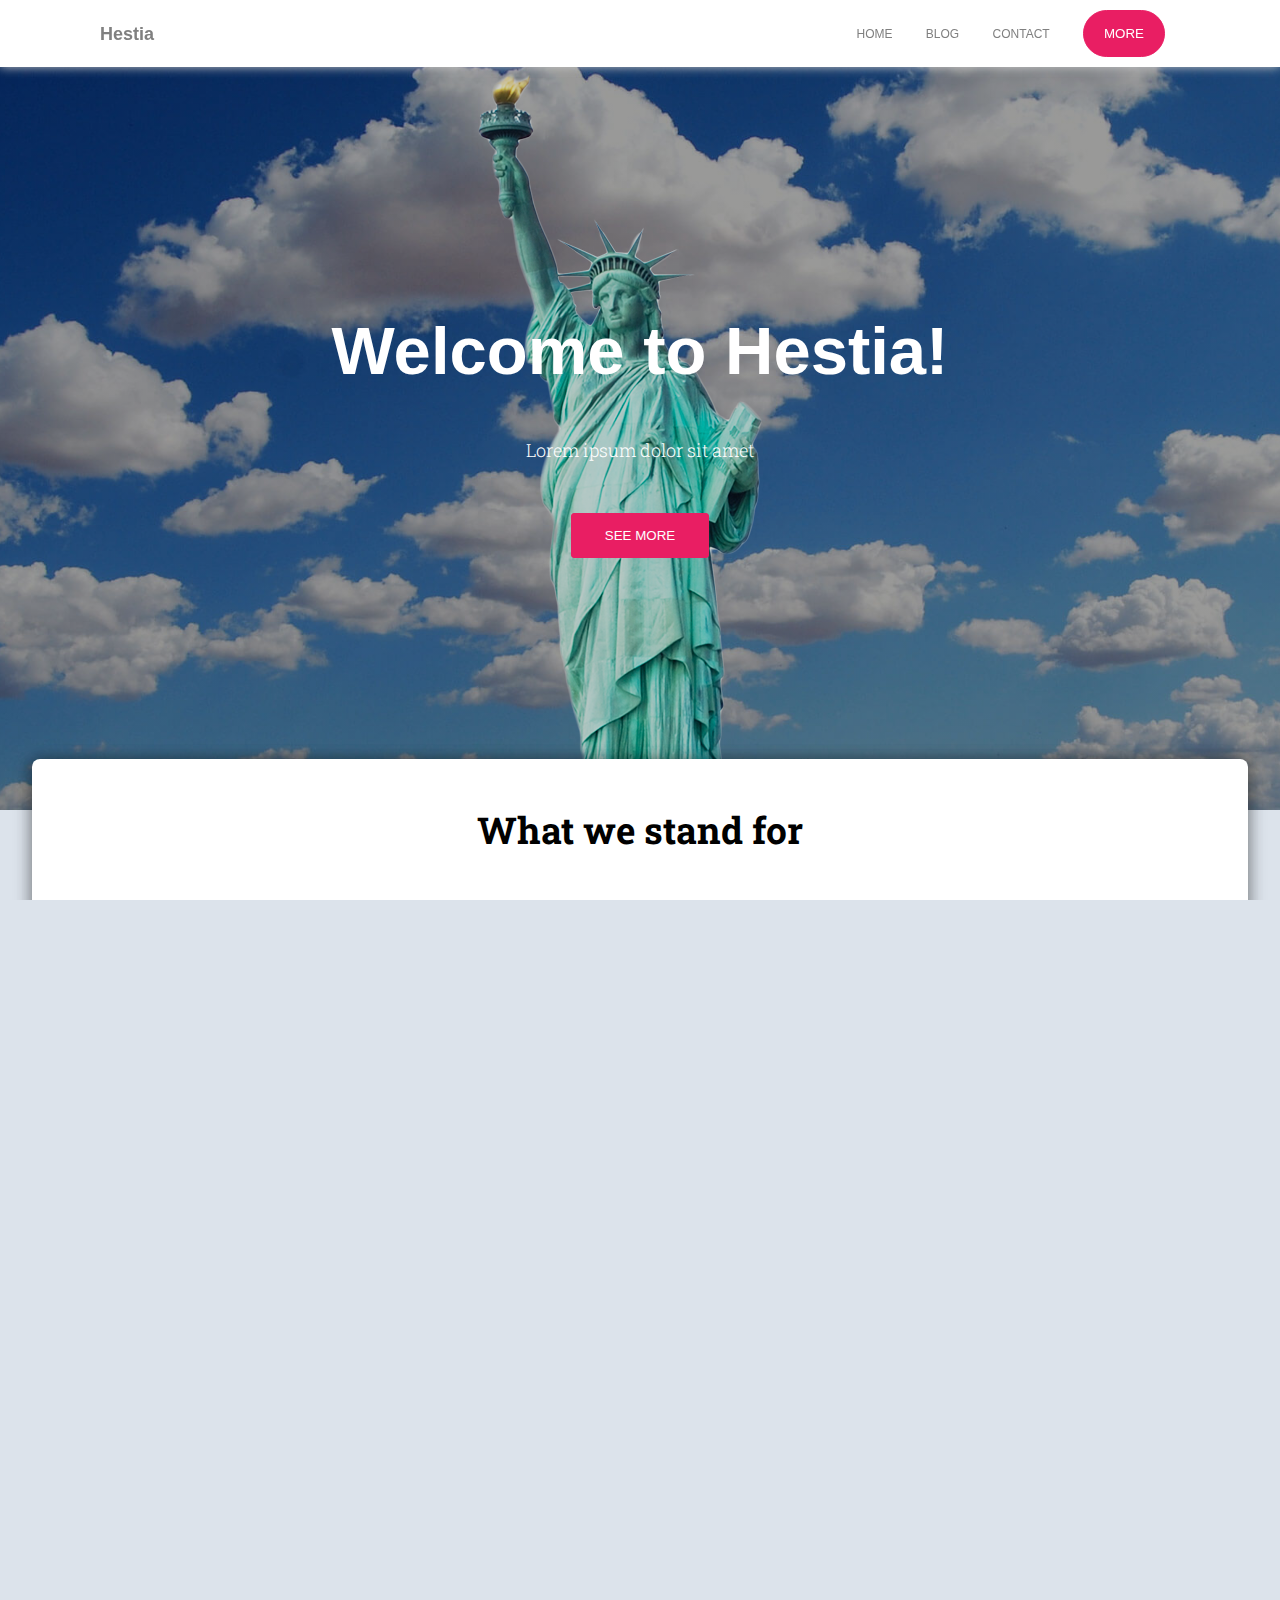
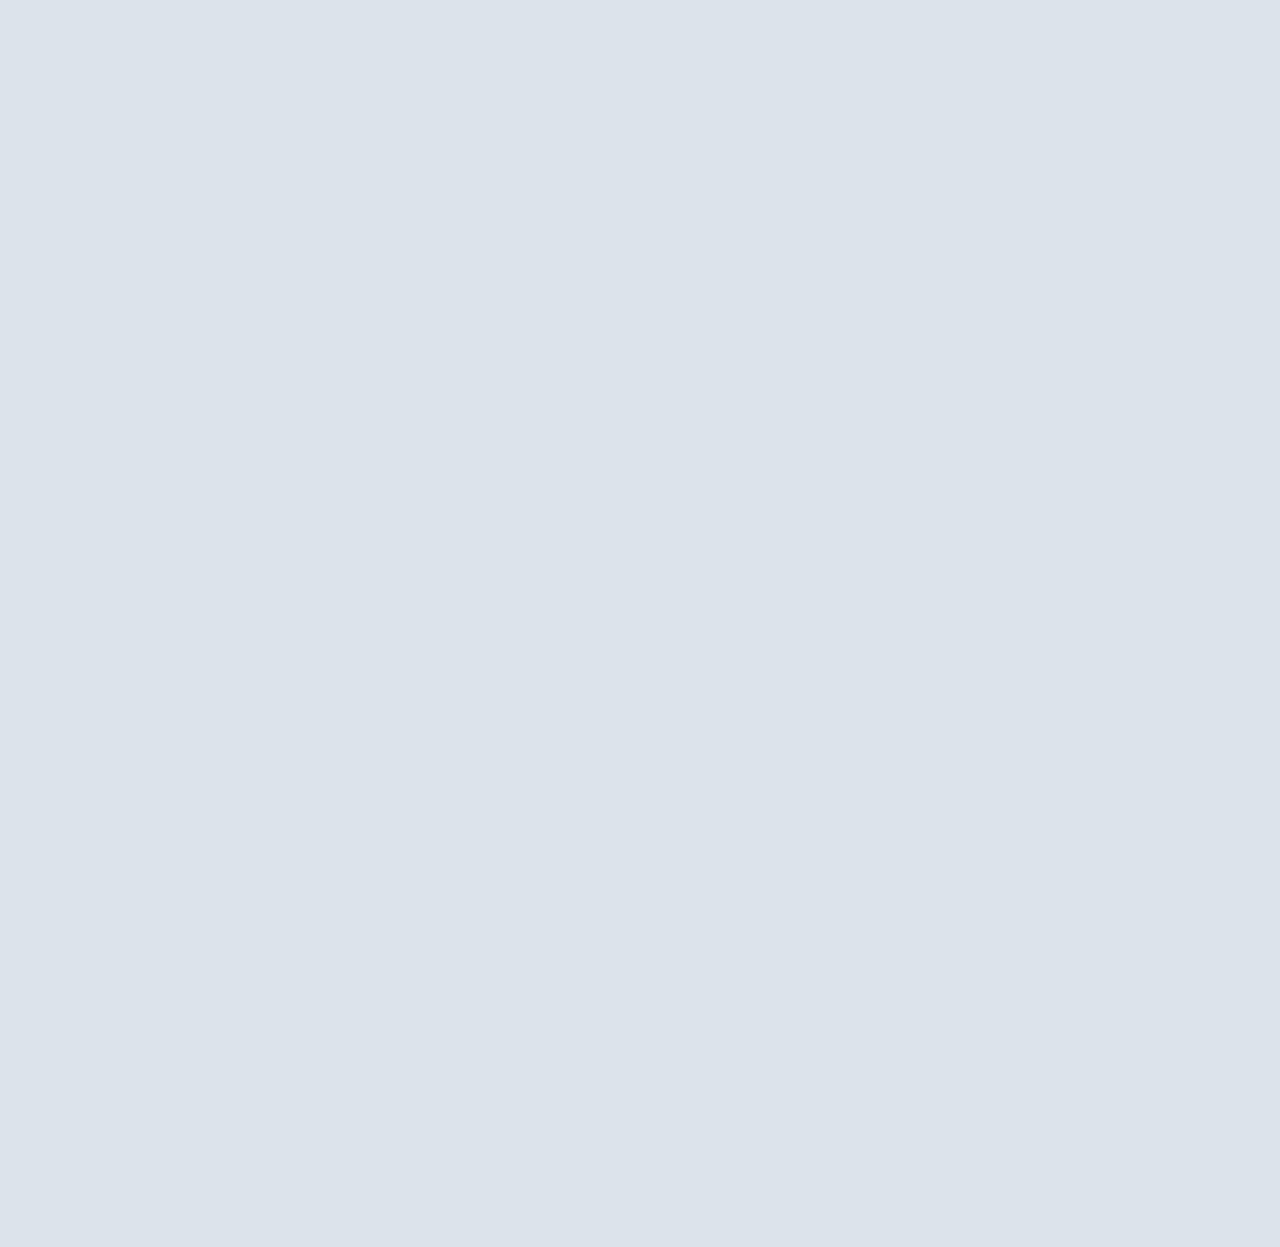
==== commit d1eab0dc: "fixed index hero image" ====
--- a/index.html
+++ b/index.html
@@ -18,9 +18,9 @@
 <body>
     <header>
         <nav>
-            <a href="./index.html"><h3>Hestia</h3></a>
+            <a href="../index.html"><h3>Hestia</h3></a>
             <div class="nav-links">
-                <a href="./index.html">HOME</a>
+                <a href="../index.html">HOME</a>
                 <a href="./pages/blog.html">BLOG</a>
                 <a href="./pages/contact.html">CONTACT</a>
                 <a href="#mission"><button>MORE</button></a>
@@ -29,6 +29,7 @@
     </header>
 
     <div class="hero-container">
+        <img src="./assets/parallax_2.png" alt="liberty">
         <div class="hero-content-wrapper">
             <h1>Welcome to Hestia!</h1>
             <p>Lorem ipsum dolor sit amet</p>
@@ -73,7 +74,7 @@
             <div class="blog-content-wrapper">
                 <div class="blog-content">
                     <a href="#" style="color: purple">UNCATEGORIZED</a>
-                    <a href="#"><h3>Worth A Thousand Words</h3></a>
+                    <a href="./pages/thousandwords.html"><h3>Worth A Thousand Words</h3></a>
                     <p>Boat.</p>
                 </div>
                 <div class="blog-content">
--- a/styles/common/common.css
+++ b/styles/common/common.css
@@ -7,6 +7,13 @@
   font-weight: 300;
   overflow-x: hidden;
   background-color: rgb(220, 227, 235);
+}
+
+.page-container h1,
+.page-container h2,
+.page-container h3,
+.page-container a {
+  font-family: "Roboto-Slab";
 }
 
 @font-face {
@@ -21,12 +28,6 @@
 }
 :root .hero-title h1 {
   font-family: Arial, Helvetica, sans-serif;
-}
-:root .page-container h1,
-:root .page-container h2,
-:root .page-container h3,
-:root .page-container a {
-  font-family: "Roboto-Slab";
 }
 :root button {
   border-radius: 3px;
--- a/styles/main/main.css
+++ b/styles/main/main.css
@@ -9,6 +9,13 @@
   background-color: rgb(220, 227, 235);
 }
 
+.page-container h1,
+.page-container h2,
+.page-container h3,
+.page-container a {
+  font-family: "Roboto-Slab";
+}
+
 @font-face {
   font-family: "Roboto-Slab";
   src: url("../fonts/RobotoSlab-VariableFont_wght.ttf");
@@ -21,12 +28,6 @@
 }
 :root .hero-title h1 {
   font-family: Arial, Helvetica, sans-serif;
-}
-:root .page-container h1,
-:root .page-container h2,
-:root .page-container h3,
-:root .page-container a {
-  font-family: "Roboto-Slab";
 }
 :root button {
   border-radius: 3px;
@@ -115,7 +116,7 @@
 }
 
 .hero-container {
-  background-image: linear-gradient(rgba(0, 0, 0, 0.2), rgba(0, 0, 0, 0.2)), url(../../assets/statue-liberty.png);
+  background-image: linear-gradient(rgba(0, 0, 0, 0.4), rgba(0, 0, 0, 0.4)), url(../../assets/parallax_1.jpg);
   background-position: center;
   background-repeat: no-repeat;
   background-size: cover;
@@ -124,6 +125,15 @@
   display: flex;
   justify-content: center;
   align-items: center;
+  position: relative;
+  z-index: 1;
+}
+.hero-container img {
+  position: relative;
+  align-items: center;
+  z-index: 2;
+  margin-top: 17.5%;
+  filter: brightness(0.8);
 }
 .hero-container .hero-content-wrapper {
   display: flex;
@@ -131,6 +141,8 @@
   justify-content: center;
   text-align: center;
   color: white;
+  position: absolute;
+  z-index: 3;
 }
 .hero-container .hero-content-wrapper h1 {
   font-size: 67px;
@@ -162,6 +174,8 @@
   border: 1px white solid;
   border-radius: 8px 8px 0 0;
   box-shadow: 5px 0 15px rgba(0, 0, 0, 0.2), -5px 0 15px rgba(0, 0, 0, 0.2), 0 5px 15px rgba(0, 0, 0, 0.2);
+  position: relative;
+  z-index: 5;
   border-width: 0;
 }
 .page-container .mission-container {
